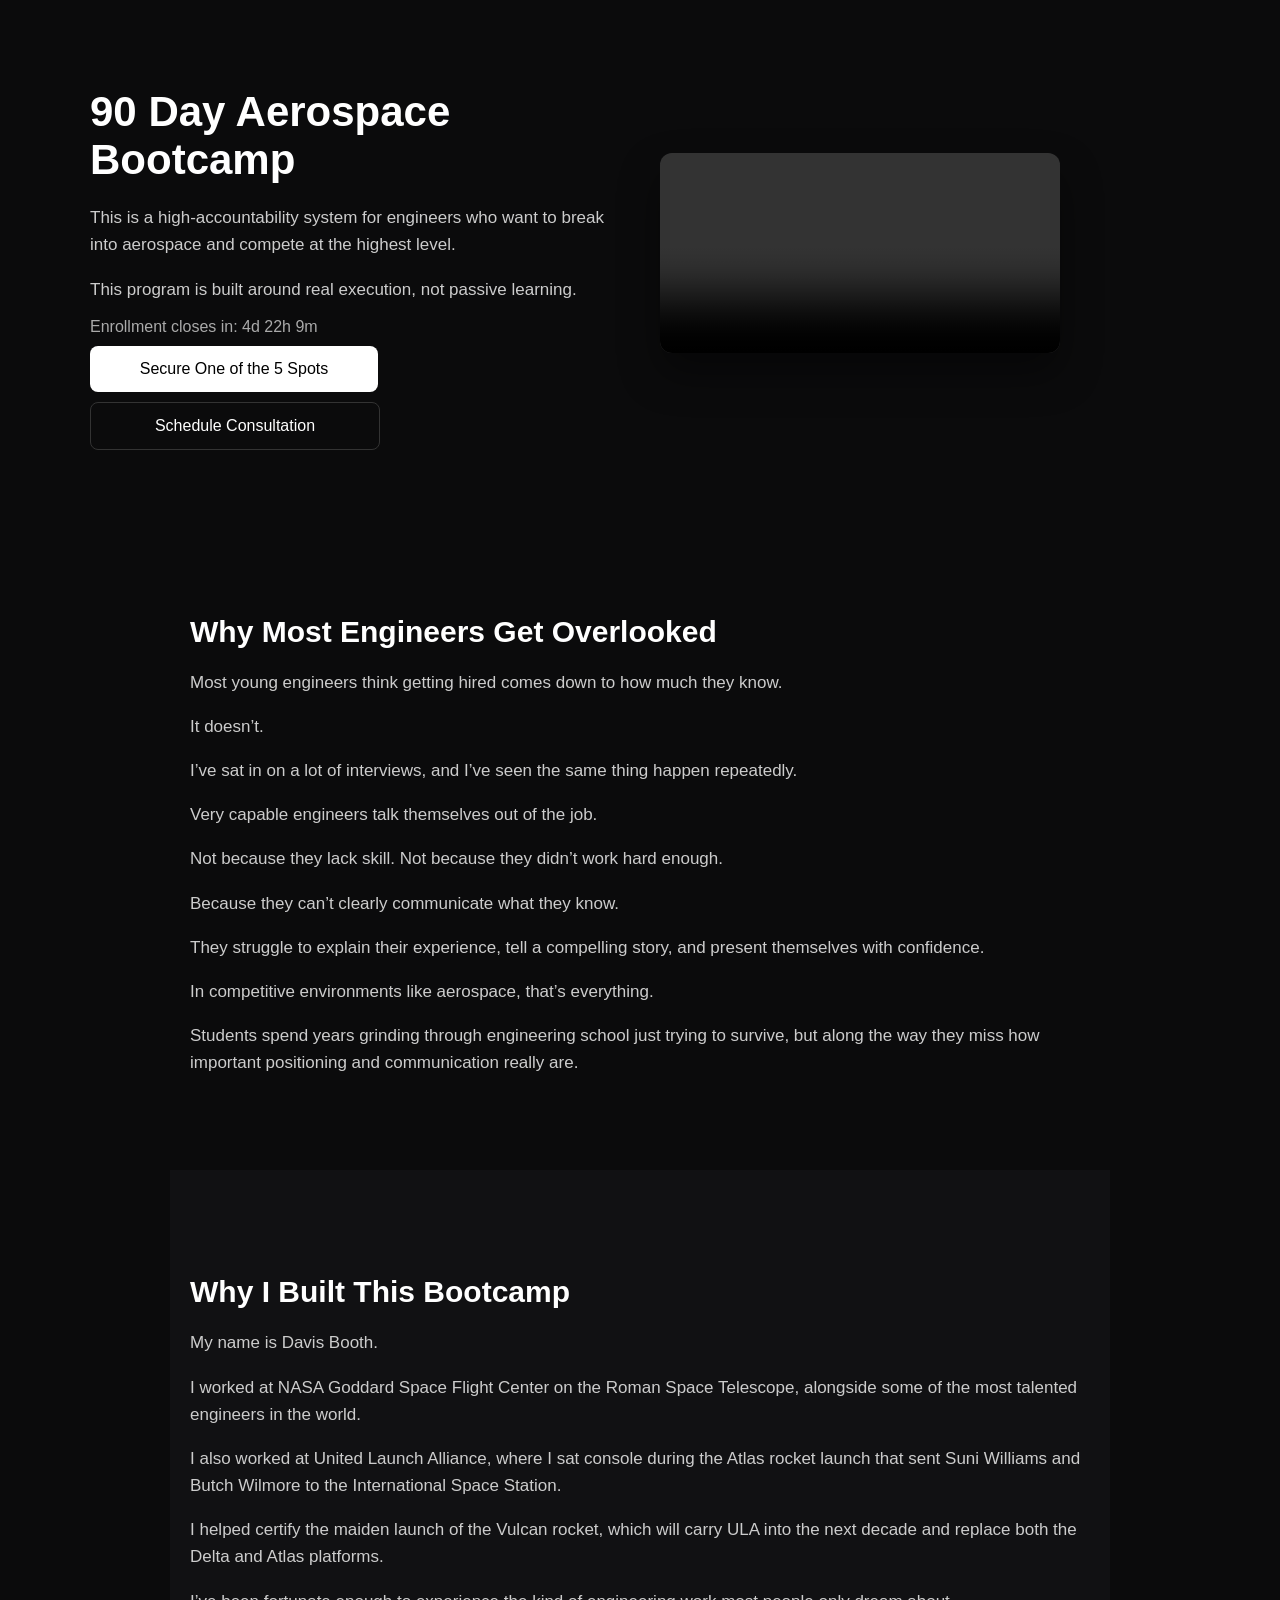
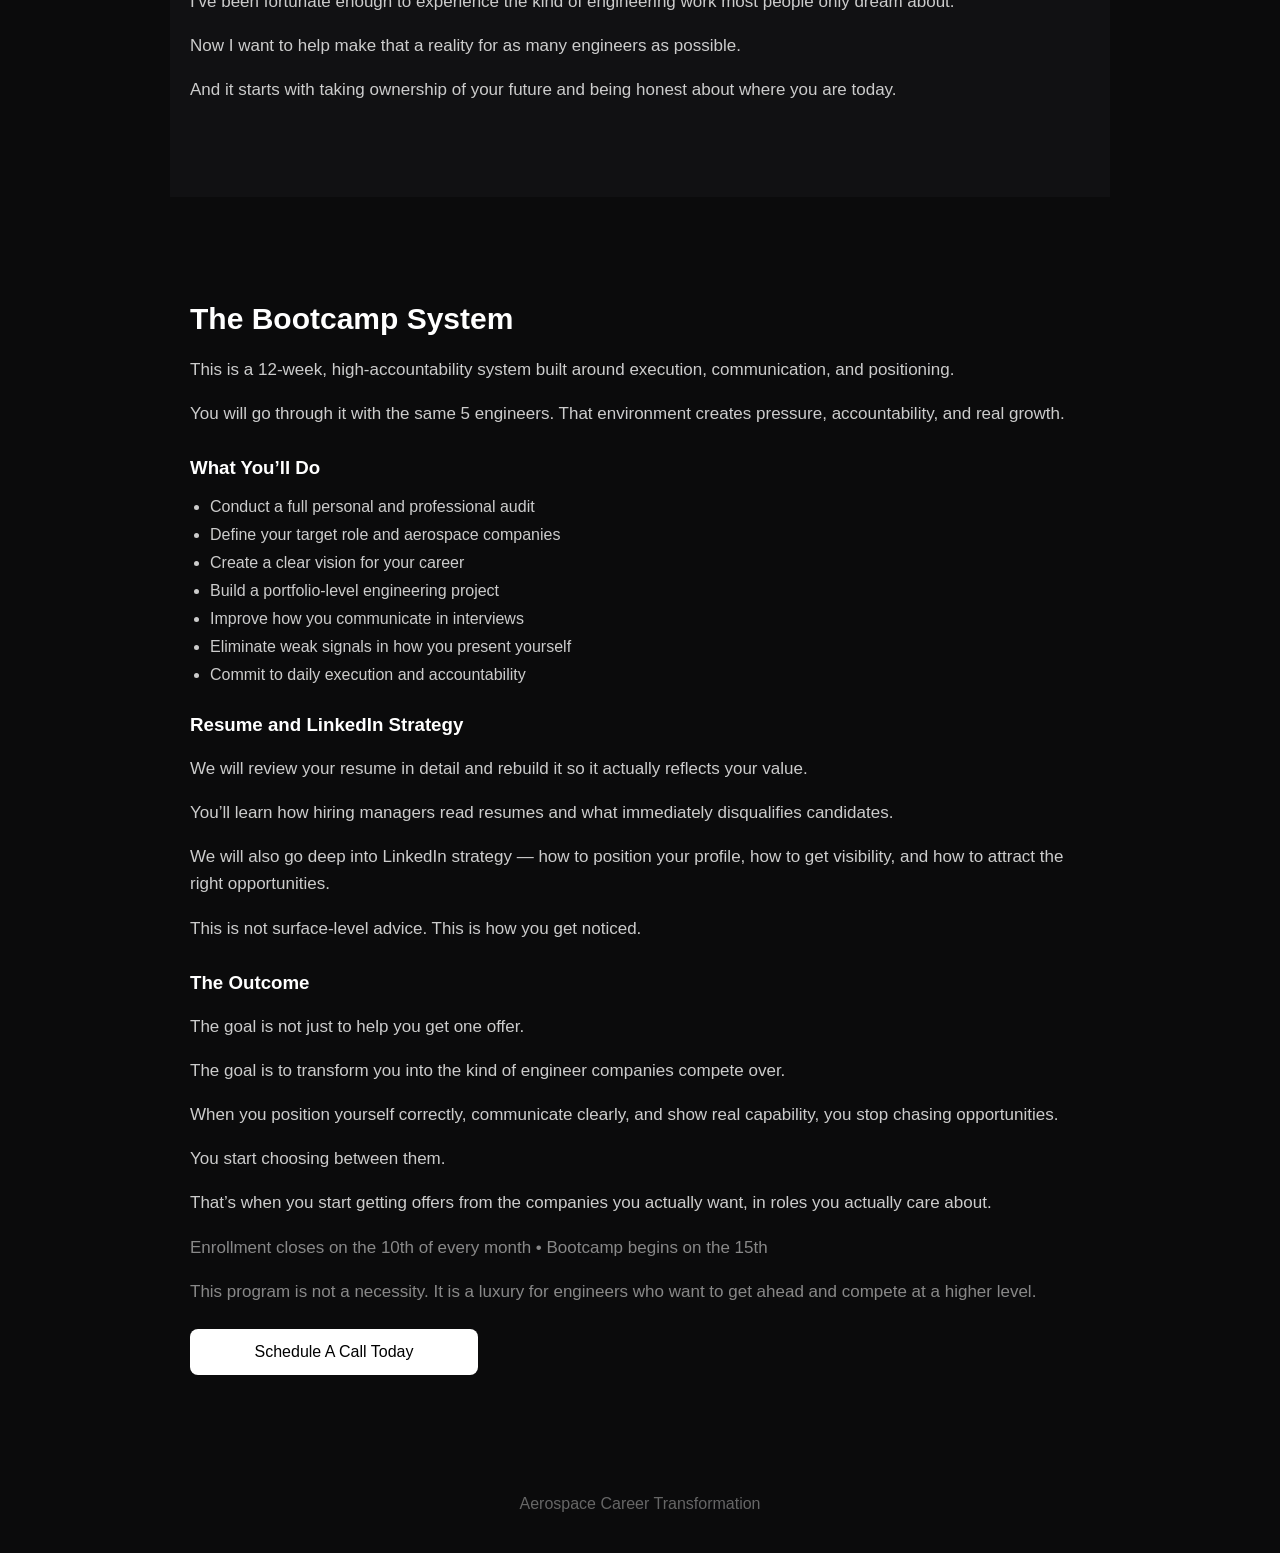
==== index.html @ adf71134 "Updated site to ACT bootcamp offer" ====
<!DOCTYPE html>
<html lang="en">
<head>
<meta charset="UTF-8" />
<title>90 Day Aerospace Bootcamp | Engineering Mentor</title>
<meta name="viewport" content="width=device-width, initial-scale=1.0" />

<style>
body {
  margin:0;
  font-family:-apple-system,BlinkMacSystemFont,"Segoe UI",Roboto,sans-serif;
  background:#0b0b0c;
  color:white;
}

.container {
  max-width:1100px;
  margin:0 auto;
  padding:60px 20px;
  display:flex;
  gap:40px;
  align-items:center;
}

.section {
  max-width:900px;
  margin:0 auto;
  padding:80px 20px;
}

.dark { background:#111113; }

.text { flex:1; }
.image { flex:1; }

.image img {
  width:100%;
  max-width:350px;
  border-radius:12px;
}

.image video {
  width:100%;
  max-width:400px;
  border-radius:12px;
  box-shadow: 0 20px 40px rgba(0,0,0,0.4);
}

h1 { font-size:42px; margin-bottom:20px; }
h2 { font-size:30px; margin-bottom:20px; }
h3 { margin-top:30px; }

p {
  color:#ccc;
  margin-bottom:14px;
  font-size:17px;
  line-height:1.6;
}

ul {
  padding-left:20px;
  color:#ccc;
}

li { margin-bottom:10px; }

.muted { color:#888; }

.btn {
  display:inline-block;
  width:260px;
  padding:14px;
  margin-top:10px;
  text-align:center;
  border-radius:8px;
  text-decoration:none;
  border:1px solid #333;
  color:white;
}

.btn.primary {
  background:white;
  color:black;
  border:none;
}

@media (max-width:768px){
  .container{
    flex-direction:column;
  }

  .image {
    order: -1;
  }
}

.footer {
  text-align:center;
  padding:40px;
  color:#666;
}
</style>
</head>

<body>

<!-- HERO -->
<div class="container">
  <div class="text">
    <h1>90 Day Aerospace Bootcamp</h1>

    <p>
      This is a high-accountability system for engineers who want to break into aerospace and compete at the highest level.
    </p>

    <p>
      This program is built around real execution, not passive learning.
    </p>

    <div id="countdown" style="margin-top:15px;color:#aaa;"></div>

    <a href="https://calendly.com/davisleebooth/free_consultation" class="btn primary" target="_blank">
      Secure One of the 5 Spots
    </a>

    <br>

    <a href="https://calendly.com/davisleebooth/free_consultation" class="btn" target="_blank">
      Schedule Consultation
    </a>
  </div>

  <div class="image">
    <video controls playsinline>
      <source src="assets/WebVid.mov" type="video/quicktime">
  
      Your browser does not support the video tag.
    </video>
  </div>
</div>

<!-- PROBLEM -->
<div class="section">
  <h2>Why Most Engineers Get Overlooked</h2>

  <p>Most young engineers think getting hired comes down to how much they know.</p>
  <p>It doesn’t.</p>

  <p>I’ve sat in on a lot of interviews, and I’ve seen the same thing happen repeatedly.</p>

  <p>
    Very capable engineers talk themselves out of the job.
  </p>

  <p>
    Not because they lack skill. Not because they didn’t work hard enough.
  </p>

  <p>
    Because they can’t clearly communicate what they know.
  </p>

  <p>
    They struggle to explain their experience, tell a compelling story, and present themselves with confidence.
  </p>

  <p>
    In competitive environments like aerospace, that’s everything.
  </p>

  <p>
    Students spend years grinding through engineering school just trying to survive, but along the way they miss how important positioning and communication really are.
  </p>
</div>

<!-- AUTHORITY -->
<div class="section dark">
  <h2>Why I Built This Bootcamp</h2>

  <p>My name is Davis Booth.</p>

  <p>
    I worked at NASA Goddard Space Flight Center on the Roman Space Telescope, alongside some of the most talented engineers in the world.
  </p>

  <p>
    I also worked at United Launch Alliance, where I sat console during the Atlas rocket launch that sent Suni Williams and Butch Wilmore to the International Space Station.
  </p>

  <p>
    I helped certify the maiden launch of the Vulcan rocket, which will carry ULA into the next decade and replace both the Delta and Atlas platforms.
  </p>

  <p>
    I’ve been fortunate enough to experience the kind of engineering work most people only dream about.
  </p>

  <p>
    Now I want to help make that a reality for as many engineers as possible.
  </p>

  <p>
    And it starts with taking ownership of your future and being honest about where you are today.
  </p>
</div>

<!-- SYSTEM -->
<div class="section">
  <h2>The Bootcamp System</h2>

  <p>
    This is a 12-week, high-accountability system built around execution, communication, and positioning.
  </p>

  <p>
    You will go through it with the same 5 engineers. That environment creates pressure, accountability, and real growth.
  </p>

  <h3>What You’ll Do</h3>

  <ul>
    <li>Conduct a full personal and professional audit</li>
    <li>Define your target role and aerospace companies</li>
    <li>Create a clear vision for your career</li>
    <li>Build a portfolio-level engineering project</li>
    <li>Improve how you communicate in interviews</li>
    <li>Eliminate weak signals in how you present yourself</li>
    <li>Commit to daily execution and accountability</li>
  </ul>

  <h3>Resume and LinkedIn Strategy</h3>

  <p>
    We will review your resume in detail and rebuild it so it actually reflects your value.
  </p>

  <p>
    You’ll learn how hiring managers read resumes and what immediately disqualifies candidates.
  </p>

  <p>
    We will also go deep into LinkedIn strategy — how to position your profile, how to get visibility, and how to attract the right opportunities.
  </p>

  <p>
    This is not surface-level advice. This is how you get noticed.
  </p>

  <h3>The Outcome</h3>

  <p>
    The goal is not just to help you get one offer.
  </p>

  <p>
    The goal is to transform you into the kind of engineer companies compete over.
  </p>

  <p>
    When you position yourself correctly, communicate clearly, and show real capability, you stop chasing opportunities.
  </p>

  <p>
    You start choosing between them.
  </p>

  <p>
    That’s when you start getting offers from the companies you actually want, in roles you actually care about.
  </p>

  <p class="muted">
    Enrollment closes on the 10th of every month • Bootcamp begins on the 15th
  </p>

  <p class="muted">
    This program is not a necessity. It is a luxury for engineers who want to get ahead and compete at a higher level.
  </p>

  <a href="https://calendly.com/davisleebooth/free_consultation" class="btn primary" target="_blank">
    Schedule A Call Today
  </a>
</div>

<!-- FOOTER -->
<div class="footer">
  Aerospace Career Transformation
</div>

<!-- COUNTDOWN -->
<script>
function getNextDeadline() {
  const now = new Date();
  let deadline = new Date(now.getFullYear(), now.getMonth(), 10, 23, 59, 59);
  if (now > deadline) {
    deadline = new Date(now.getFullYear(), now.getMonth() + 1, 10, 23, 59, 59);
  }
  return deadline;
}

function updateCountdown() {
  const now = new Date().getTime();
  const deadline = getNextDeadline().getTime();
  const distance = deadline - now;

  const days = Math.floor(distance / (1000 * 60 * 60 * 24));
  const hours = Math.floor((distance / (1000 * 60 * 60)) % 24);
  const minutes = Math.floor((distance / (1000 * 60)) % 60);

  document.getElementById("countdown").innerHTML =
    "Enrollment closes in: " + days + "d " + hours + "h " + minutes + "m";
}

setInterval(updateCountdown, 1000);
</script>

</body>
</html>
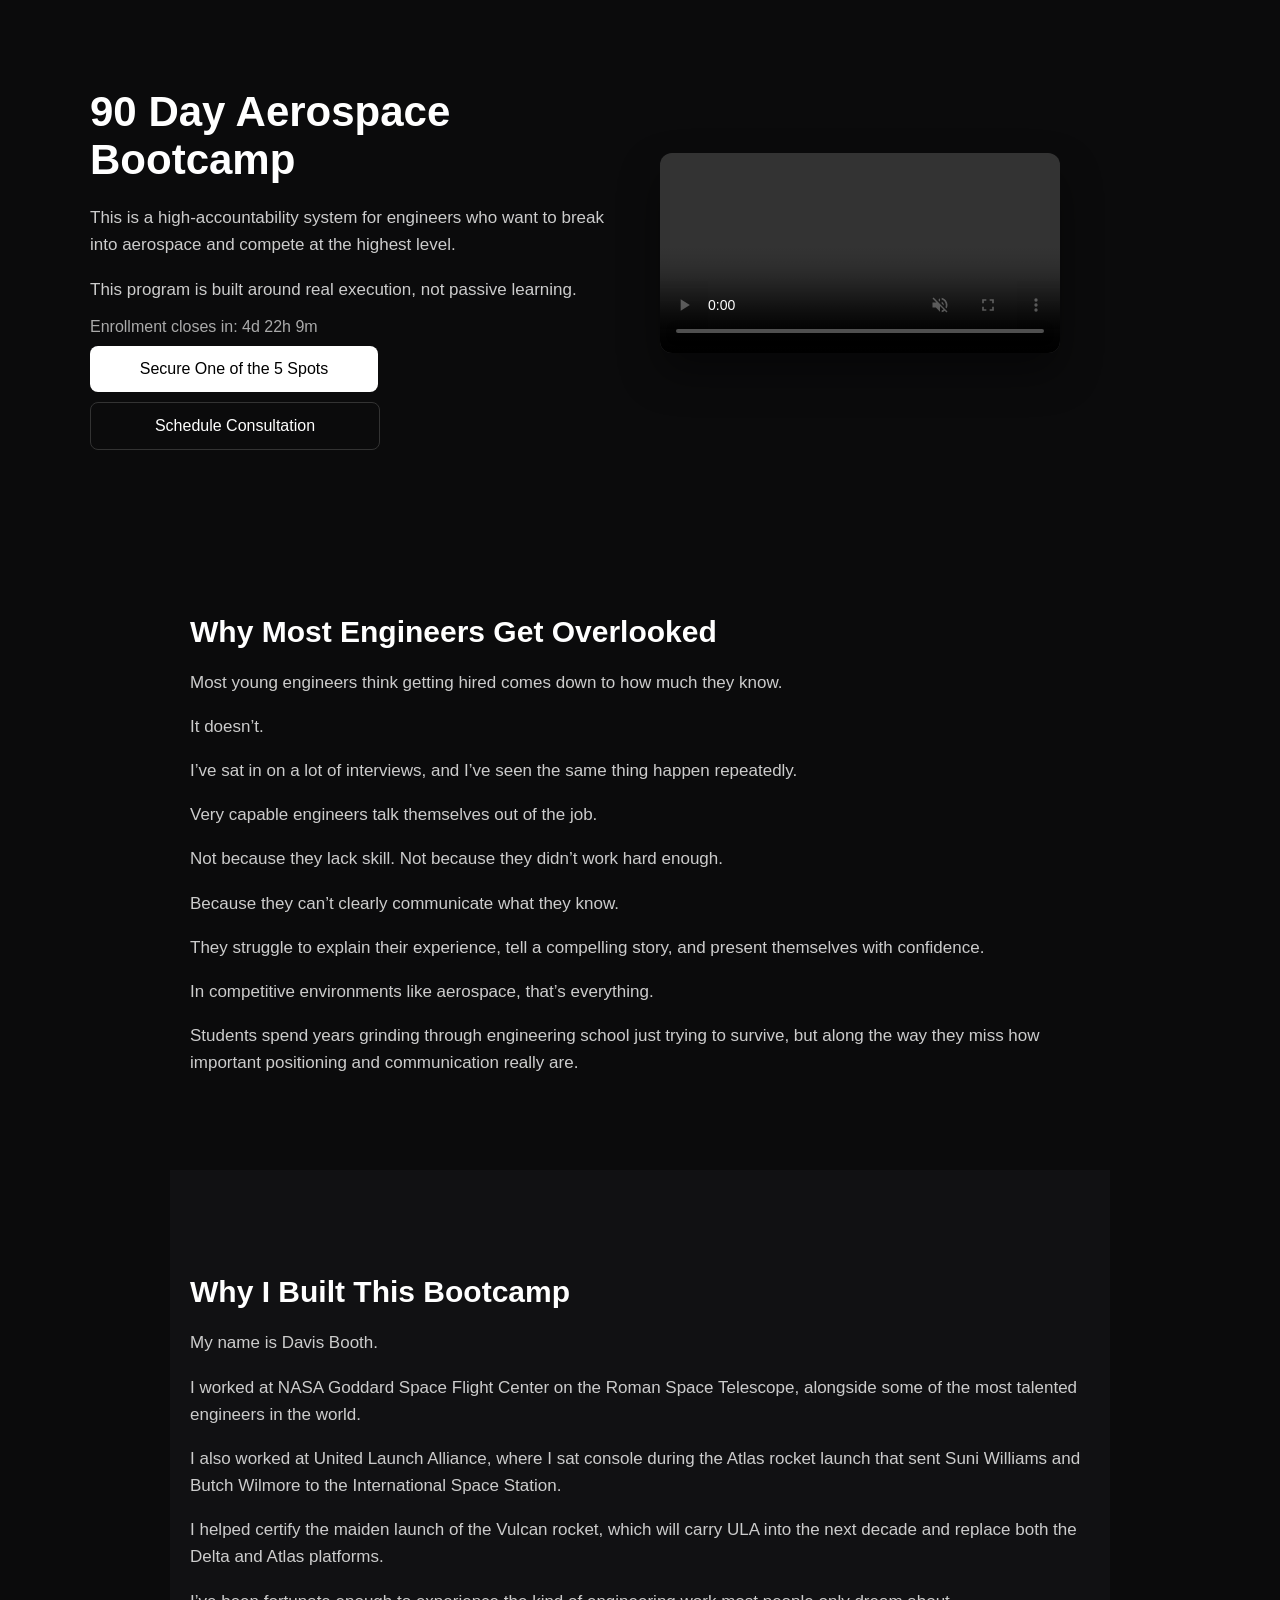
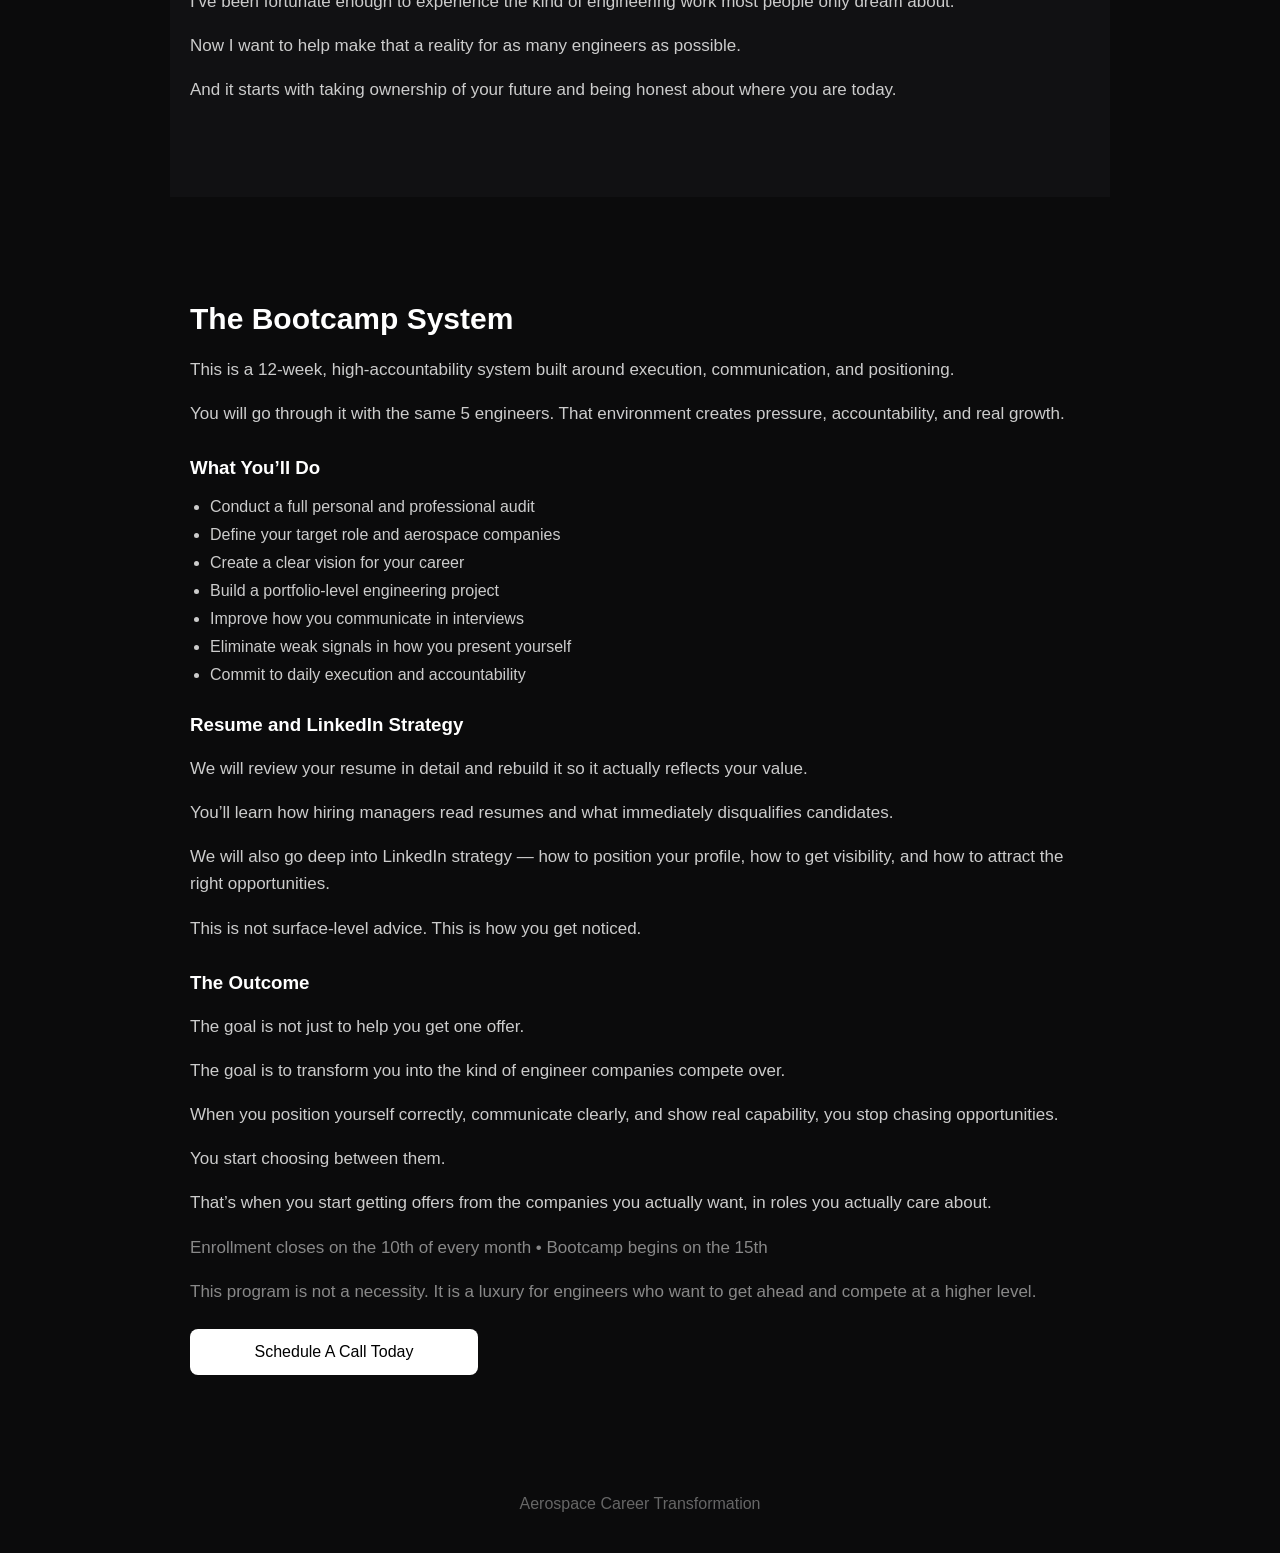
==== commit 4975456d: "Updated site to ACT bootcamp offer" ====
--- a/index.html
+++ b/index.html
@@ -131,9 +131,8 @@
   </div>
 
   <div class="image">
-    <video controls playsinline>
-      <source src="assets/WebVid.mov" type="video/quicktime">
-  
+    <video controls autoplay muted playsinline>
+      <source src="assets/WebVid.mp4" type="video/mp4">
       Your browser does not support the video tag.
     </video>
   </div>
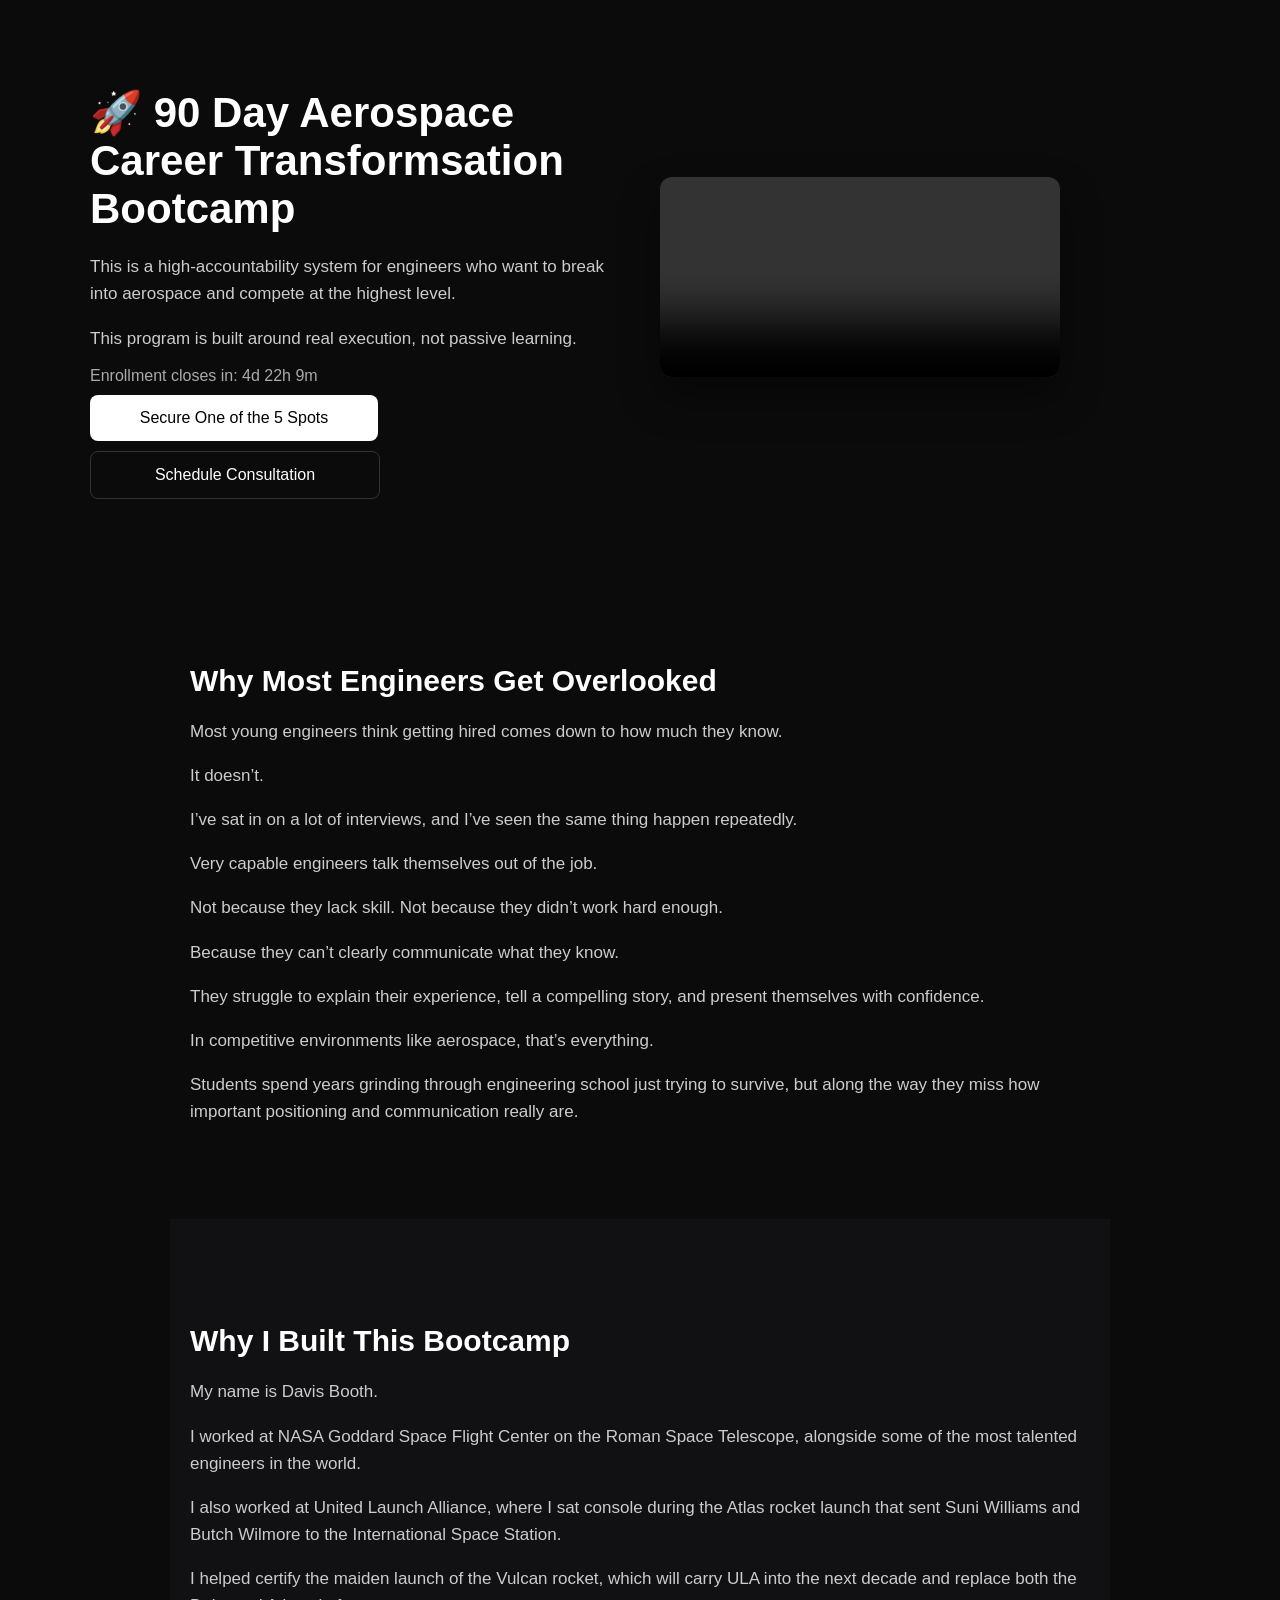
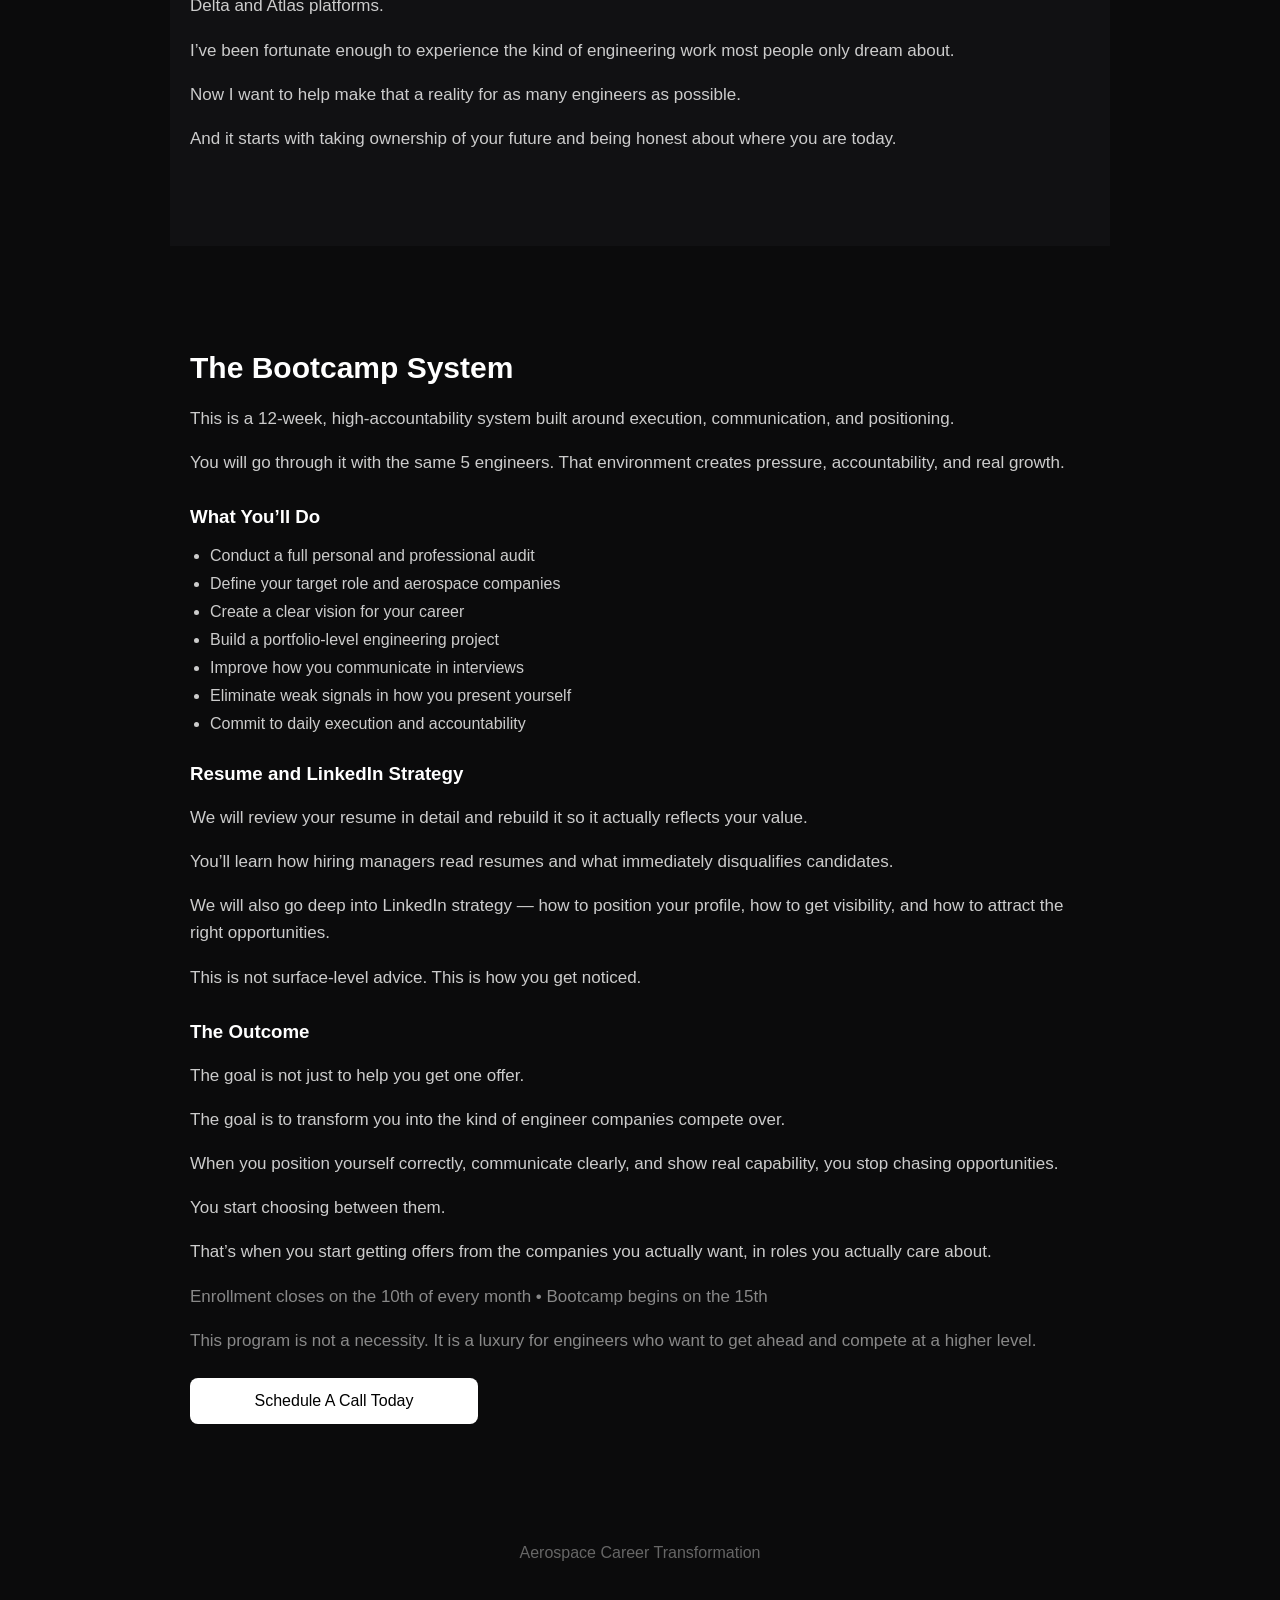
==== commit a9357045: "Updated site to ACT bootcamp offer" ====
--- a/index.html
+++ b/index.html
@@ -2,7 +2,7 @@
 <html lang="en">
 <head>
 <meta charset="UTF-8" />
-<title>90 Day Aerospace Bootcamp | Engineering Mentor</title>
+<title>🚀 90 Day Aerospace Career Transformsation Bootcamp</title>
 <meta name="viewport" content="width=device-width, initial-scale=1.0" />
 
 <style>
@@ -107,7 +107,7 @@
 <!-- HERO -->
 <div class="container">
   <div class="text">
-    <h1>90 Day Aerospace Bootcamp</h1>
+    <h1>🚀 90 Day Aerospace Career Transformsation Bootcamp</h1>
 
     <p>
       This is a high-accountability system for engineers who want to break into aerospace and compete at the highest level.
@@ -119,13 +119,13 @@
 
     <div id="countdown" style="margin-top:15px;color:#aaa;"></div>
 
-    <a href="https://calendly.com/davisleebooth/free_consultation" class="btn primary" target="_blank">
+    <a href="https://buy.stripe.com/8x2bJ3eA97Exguh2uQ6g80k" class="btn primary" target="_blank">
       Secure One of the 5 Spots
     </a>
 
     <br>
 
-    <a href="https://calendly.com/davisleebooth/free_consultation" class="btn" target="_blank">
+    <a href="https://calendly.com/davisleebooth/30min" class="btn" target="_blank">
       Schedule Consultation
     </a>
   </div>
@@ -275,7 +275,7 @@
     This program is not a necessity. It is a luxury for engineers who want to get ahead and compete at a higher level.
   </p>
 
-  <a href="https://calendly.com/davisleebooth/free_consultation" class="btn primary" target="_blank">
+  <a href="https://calendly.com/davisleebooth/30min" class="btn primary" target="_blank">
     Schedule A Call Today
   </a>
 </div>
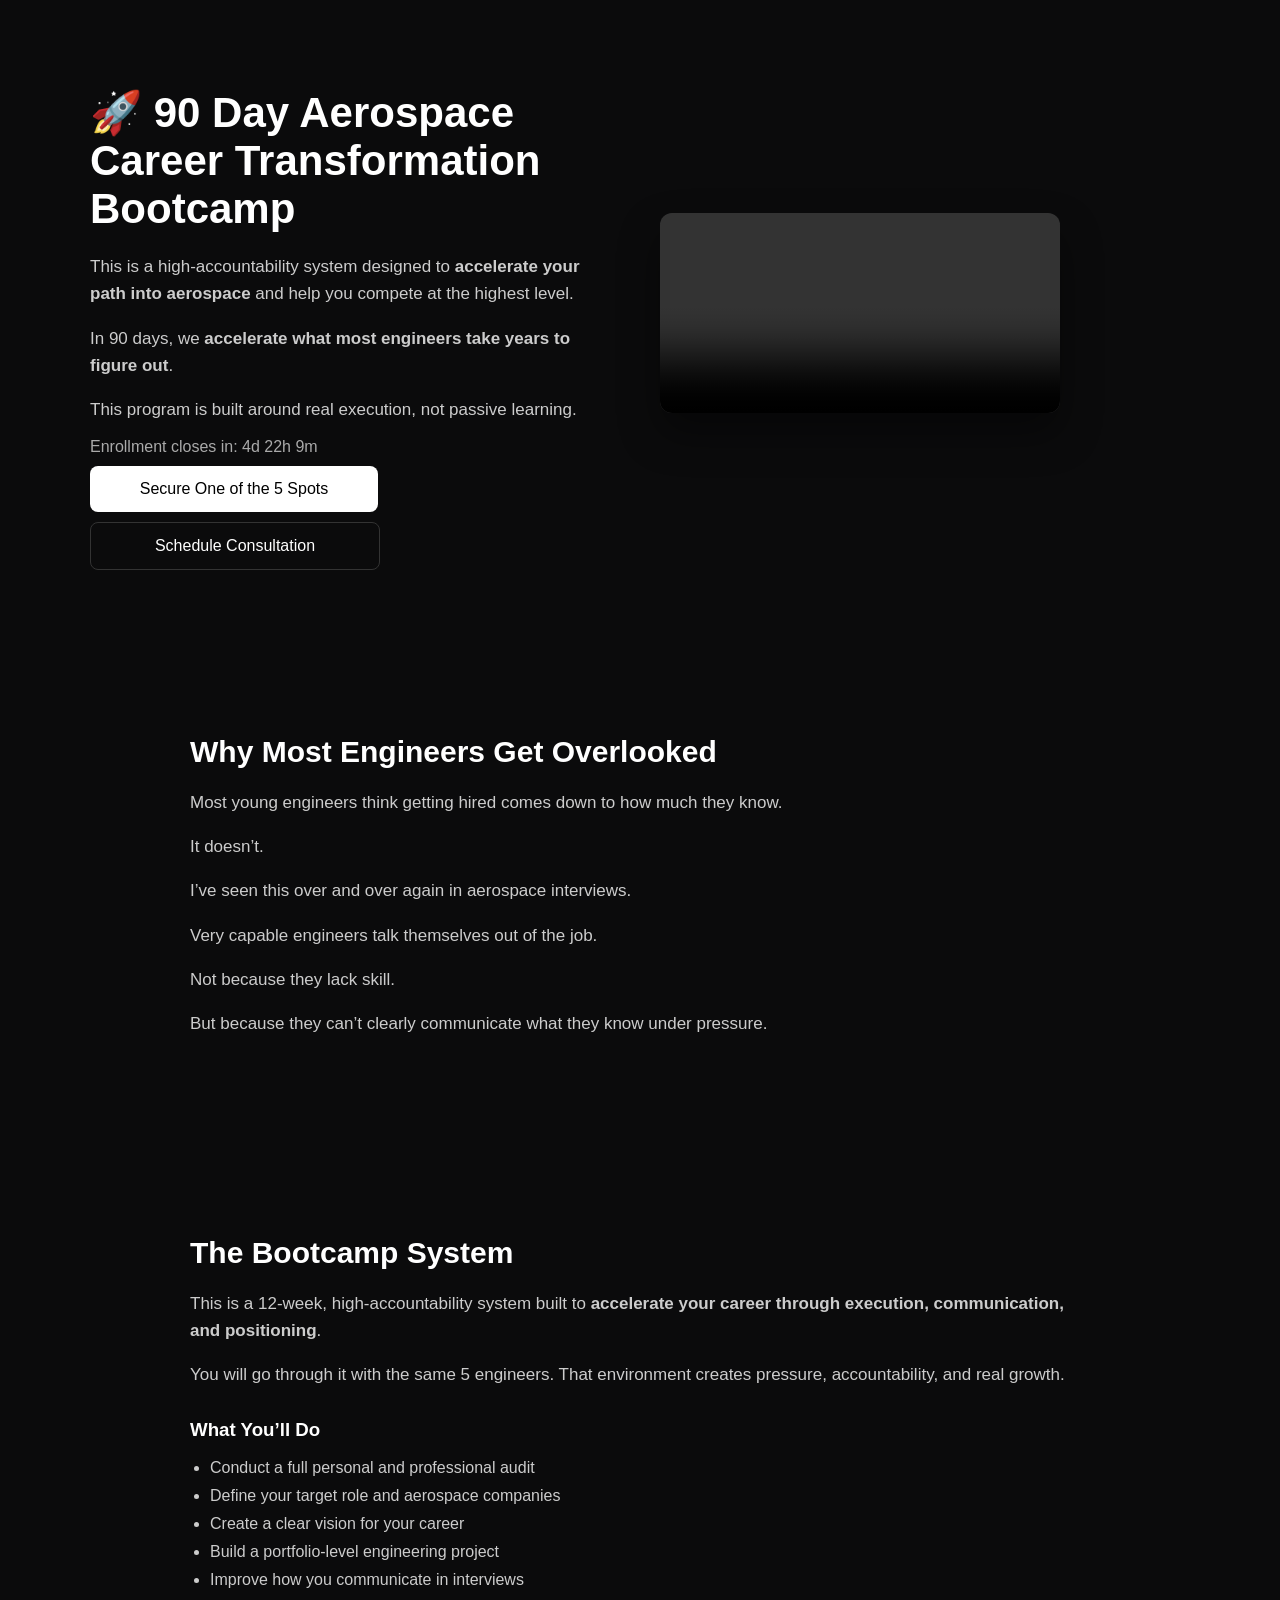
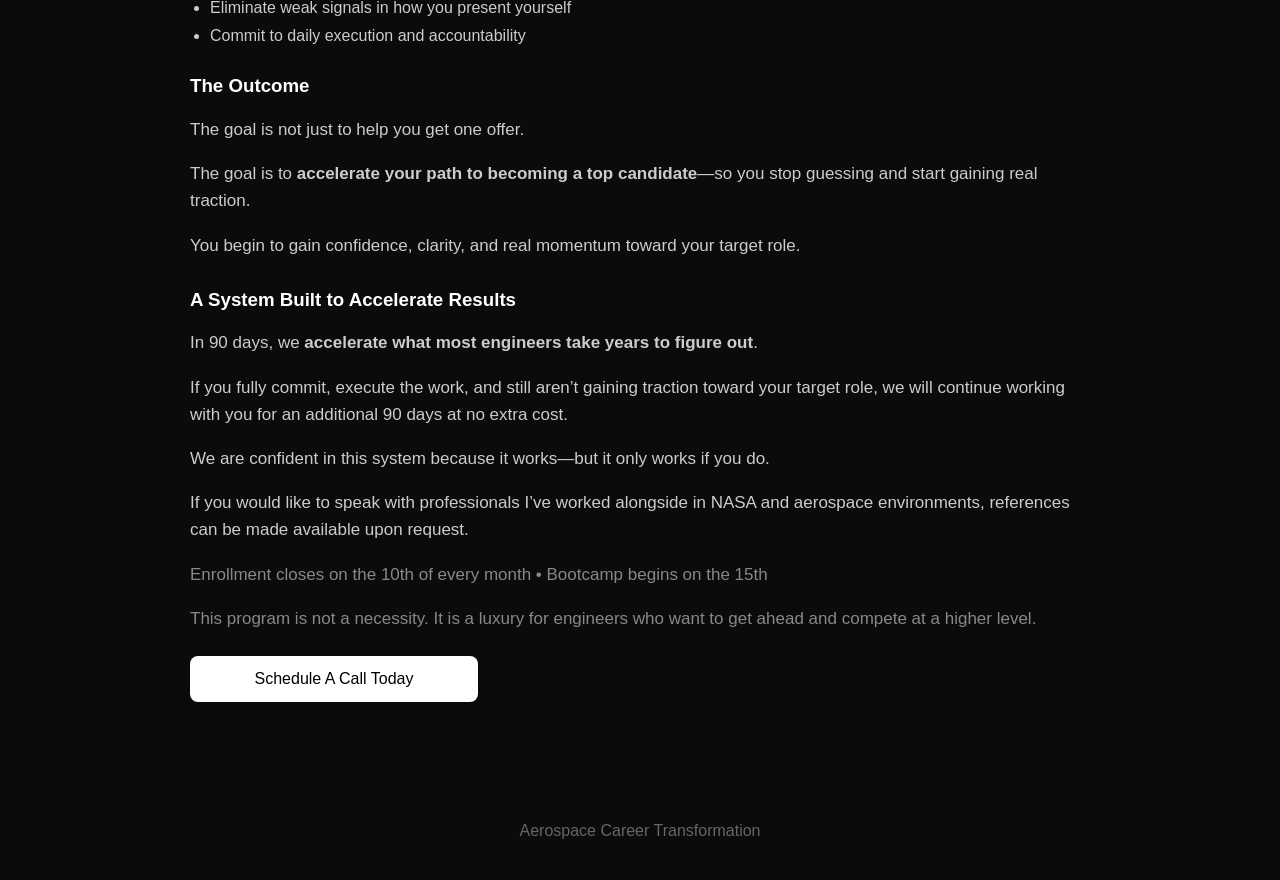
==== commit 529a3df9: "Updated site to ACT bootcamp offer" ====
--- a/index.html
+++ b/index.html
@@ -2,7 +2,7 @@
 <html lang="en">
 <head>
 <meta charset="UTF-8" />
-<title>🚀 90 Day Aerospace Career Transformsation Bootcamp</title>
+<title>🚀 90 Day Aerospace Career Transformation Bootcamp</title>
 <meta name="viewport" content="width=device-width, initial-scale=1.0" />
 
 <style>
@@ -107,10 +107,14 @@
 <!-- HERO -->
 <div class="container">
   <div class="text">
-    <h1>🚀 90 Day Aerospace Career Transformsation Bootcamp</h1>
+    <h1>🚀 90 Day Aerospace Career Transformation Bootcamp</h1>
 
     <p>
-      This is a high-accountability system for engineers who want to break into aerospace and compete at the highest level.
+      This is a high-accountability system designed to <strong>accelerate your path into aerospace</strong> and help you compete at the highest level.
+    </p>
+
+    <p>
+      In 90 days, we <strong>accelerate what most engineers take years to figure out</strong>.
     </p>
 
     <p>
@@ -145,61 +149,18 @@
   <p>Most young engineers think getting hired comes down to how much they know.</p>
   <p>It doesn’t.</p>
 
-  <p>I’ve sat in on a lot of interviews, and I’ve seen the same thing happen repeatedly.</p>
+  <p>I’ve seen this over and over again in aerospace interviews.</p>
 
   <p>
     Very capable engineers talk themselves out of the job.
   </p>
 
   <p>
-    Not because they lack skill. Not because they didn’t work hard enough.
-  </p>
-
-  <p>
-    Because they can’t clearly communicate what they know.
-  </p>
-
-  <p>
-    They struggle to explain their experience, tell a compelling story, and present themselves with confidence.
-  </p>
-
-  <p>
-    In competitive environments like aerospace, that’s everything.
-  </p>
-
-  <p>
-    Students spend years grinding through engineering school just trying to survive, but along the way they miss how important positioning and communication really are.
-  </p>
-</div>
-
-<!-- AUTHORITY -->
-<div class="section dark">
-  <h2>Why I Built This Bootcamp</h2>
-
-  <p>My name is Davis Booth.</p>
-
-  <p>
-    I worked at NASA Goddard Space Flight Center on the Roman Space Telescope, alongside some of the most talented engineers in the world.
-  </p>
-
-  <p>
-    I also worked at United Launch Alliance, where I sat console during the Atlas rocket launch that sent Suni Williams and Butch Wilmore to the International Space Station.
-  </p>
-
-  <p>
-    I helped certify the maiden launch of the Vulcan rocket, which will carry ULA into the next decade and replace both the Delta and Atlas platforms.
-  </p>
-
-  <p>
-    I’ve been fortunate enough to experience the kind of engineering work most people only dream about.
-  </p>
-
-  <p>
-    Now I want to help make that a reality for as many engineers as possible.
-  </p>
-
-  <p>
-    And it starts with taking ownership of your future and being honest about where you are today.
+    Not because they lack skill.
+  </p>
+
+  <p>
+    But because they can’t clearly communicate what they know under pressure.
   </p>
 </div>
 
@@ -208,7 +169,7 @@
   <h2>The Bootcamp System</h2>
 
   <p>
-    This is a 12-week, high-accountability system built around execution, communication, and positioning.
+    This is a 12-week, high-accountability system built to <strong>accelerate your career through execution, communication, and positioning</strong>.
   </p>
 
   <p>
@@ -227,24 +188,6 @@
     <li>Commit to daily execution and accountability</li>
   </ul>
 
-  <h3>Resume and LinkedIn Strategy</h3>
-
-  <p>
-    We will review your resume in detail and rebuild it so it actually reflects your value.
-  </p>
-
-  <p>
-    You’ll learn how hiring managers read resumes and what immediately disqualifies candidates.
-  </p>
-
-  <p>
-    We will also go deep into LinkedIn strategy — how to position your profile, how to get visibility, and how to attract the right opportunities.
-  </p>
-
-  <p>
-    This is not surface-level advice. This is how you get noticed.
-  </p>
-
   <h3>The Outcome</h3>
 
   <p>
@@ -252,19 +195,31 @@
   </p>
 
   <p>
-    The goal is to transform you into the kind of engineer companies compete over.
-  </p>
-
-  <p>
-    When you position yourself correctly, communicate clearly, and show real capability, you stop chasing opportunities.
-  </p>
-
-  <p>
-    You start choosing between them.
-  </p>
-
-  <p>
-    That’s when you start getting offers from the companies you actually want, in roles you actually care about.
+    The goal is to <strong>accelerate your path to becoming a top candidate</strong>—so you stop guessing and start gaining real traction.
+  </p>
+
+  <p>
+    You begin to gain confidence, clarity, and real momentum toward your target role.
+  </p>
+
+  <!-- GUARANTEE -->
+  <h3>A System Built to Accelerate Results</h3>
+
+  <p>
+    In 90 days, we <strong>accelerate what most engineers take years to figure out</strong>.
+  </p>
+
+  <p>
+    If you fully commit, execute the work, and still aren’t gaining traction toward your target role, we will continue working with you for an additional 90 days at no extra cost.
+  </p>
+
+  <p>
+    We are confident in this system because it works—but it only works if you do.
+  </p>
+
+  <!-- REFERENCES -->
+  <p>
+    If you would like to speak with professionals I’ve worked alongside in NASA and aerospace environments, references can be made available upon request.
   </p>
 
   <p class="muted">
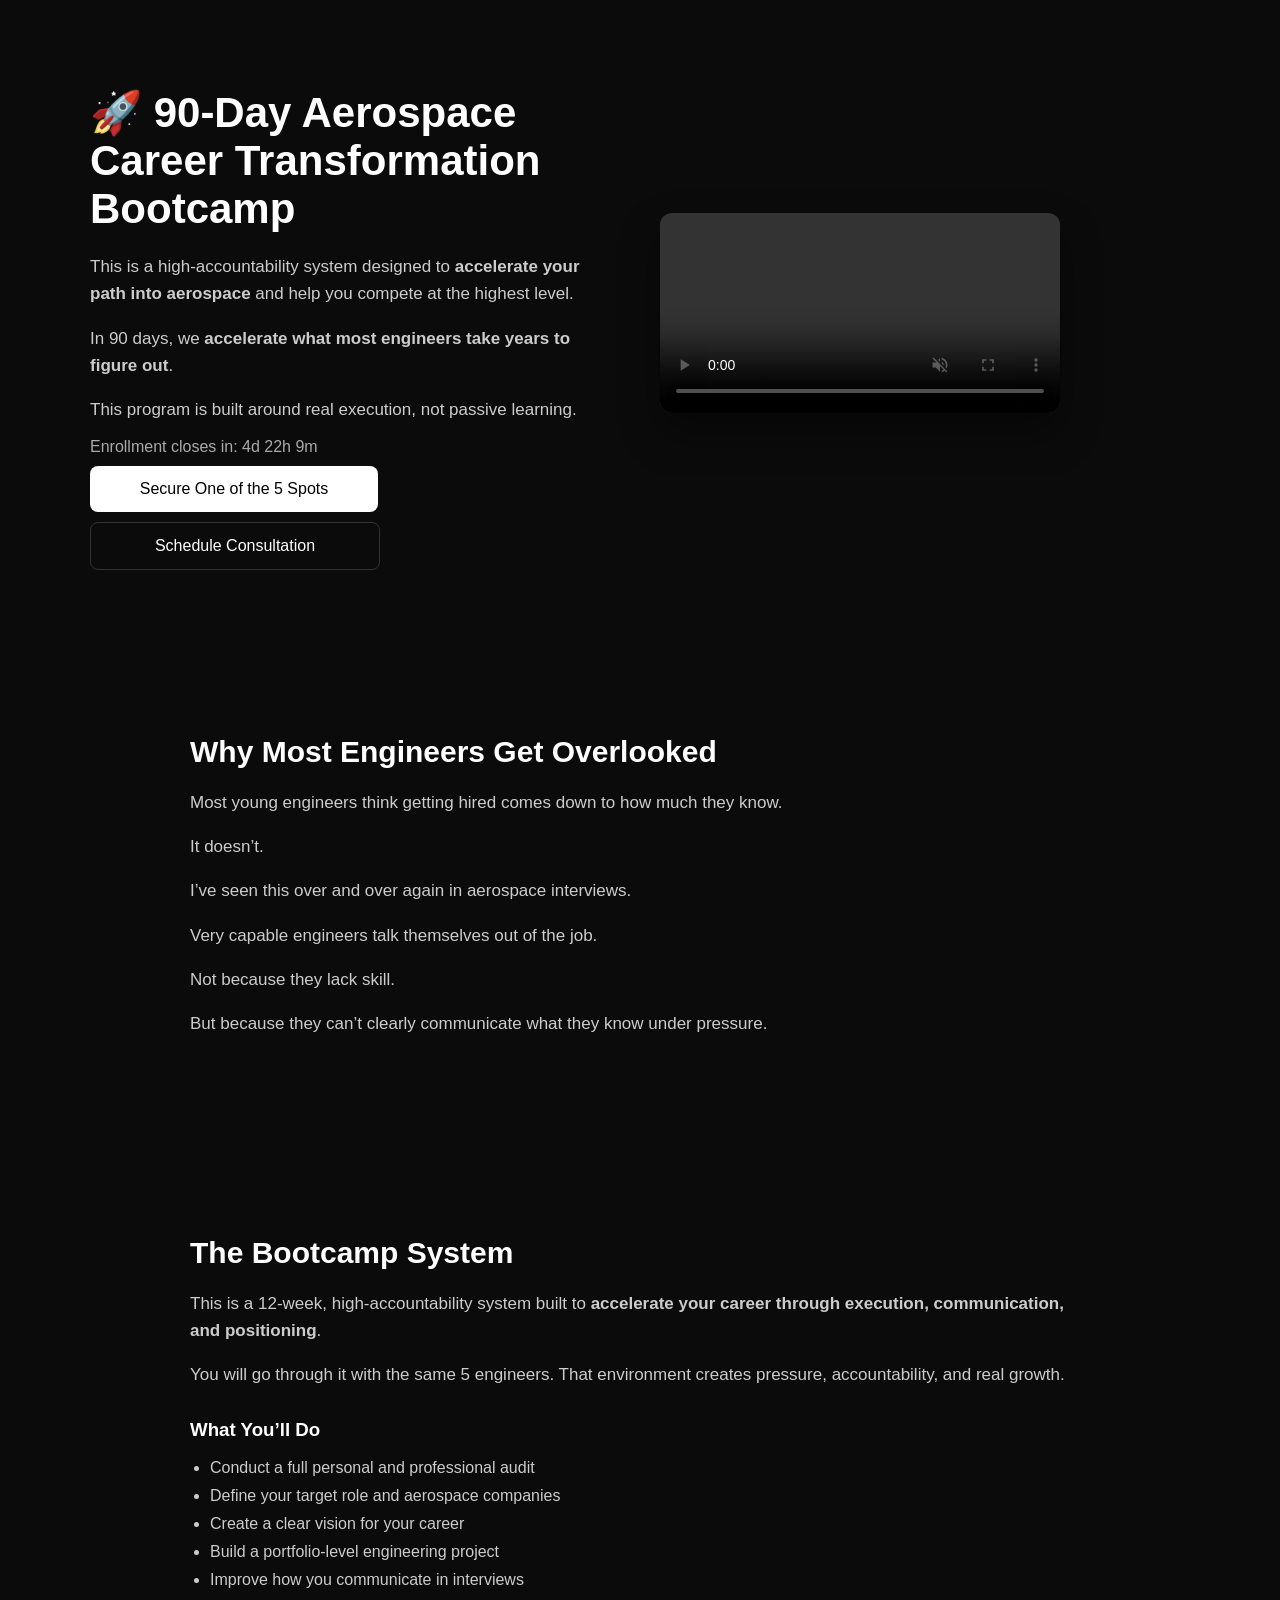
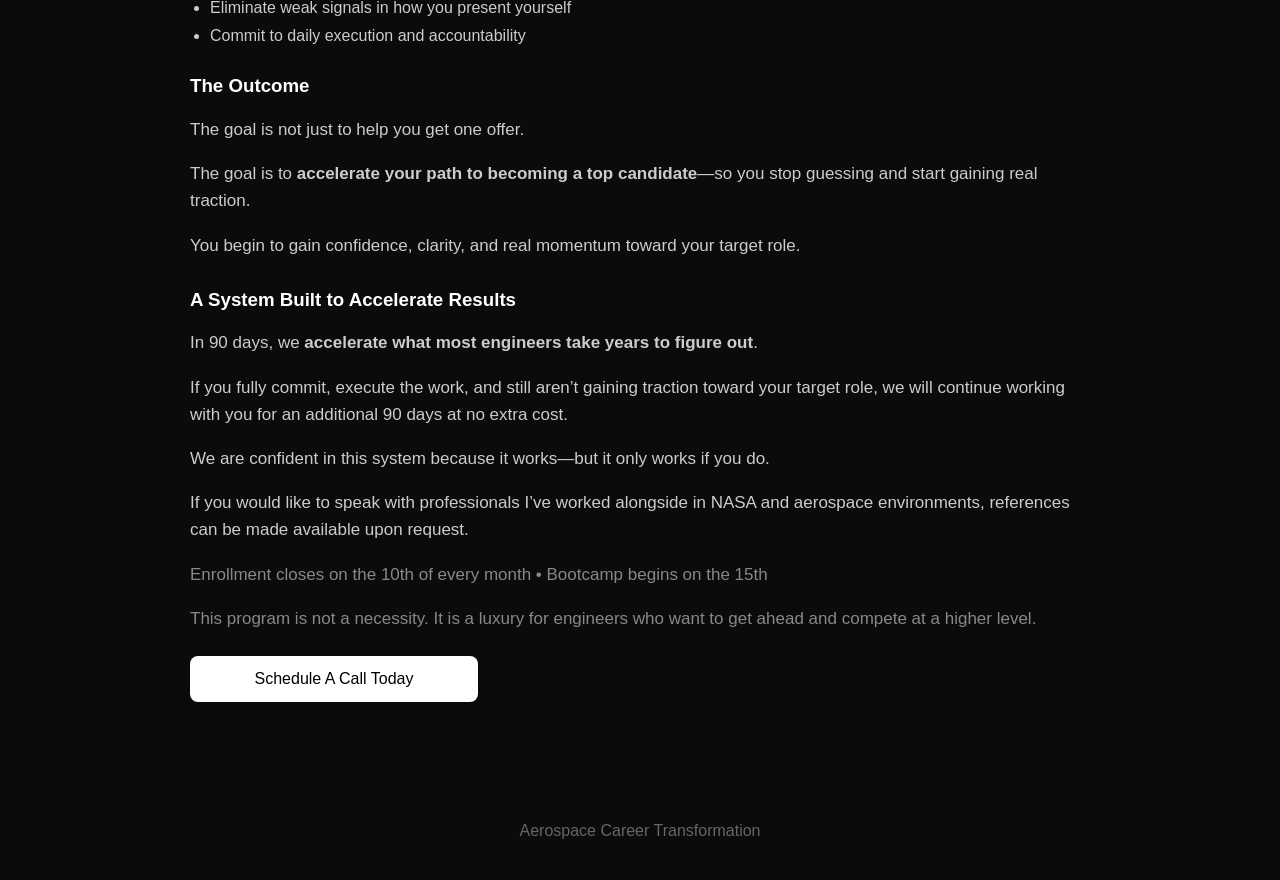
==== commit 631a2a55: "Updated site to ACT bootcamp offer" ====
--- a/index.html
+++ b/index.html
@@ -2,7 +2,7 @@
 <html lang="en">
 <head>
 <meta charset="UTF-8" />
-<title>🚀 90 Day Aerospace Career Transformation Bootcamp</title>
+<title>🚀 90-Day Aerospace Career Transformation Bootcamp</title>
 <meta name="viewport" content="width=device-width, initial-scale=1.0" />
 
 <style>
@@ -107,7 +107,7 @@
 <!-- HERO -->
 <div class="container">
   <div class="text">
-    <h1>🚀 90 Day Aerospace Career Transformation Bootcamp</h1>
+    <h1>🚀 90-Day Aerospace Career Transformation Bootcamp</h1>
 
     <p>
       This is a high-accountability system designed to <strong>accelerate your path into aerospace</strong> and help you compete at the highest level.
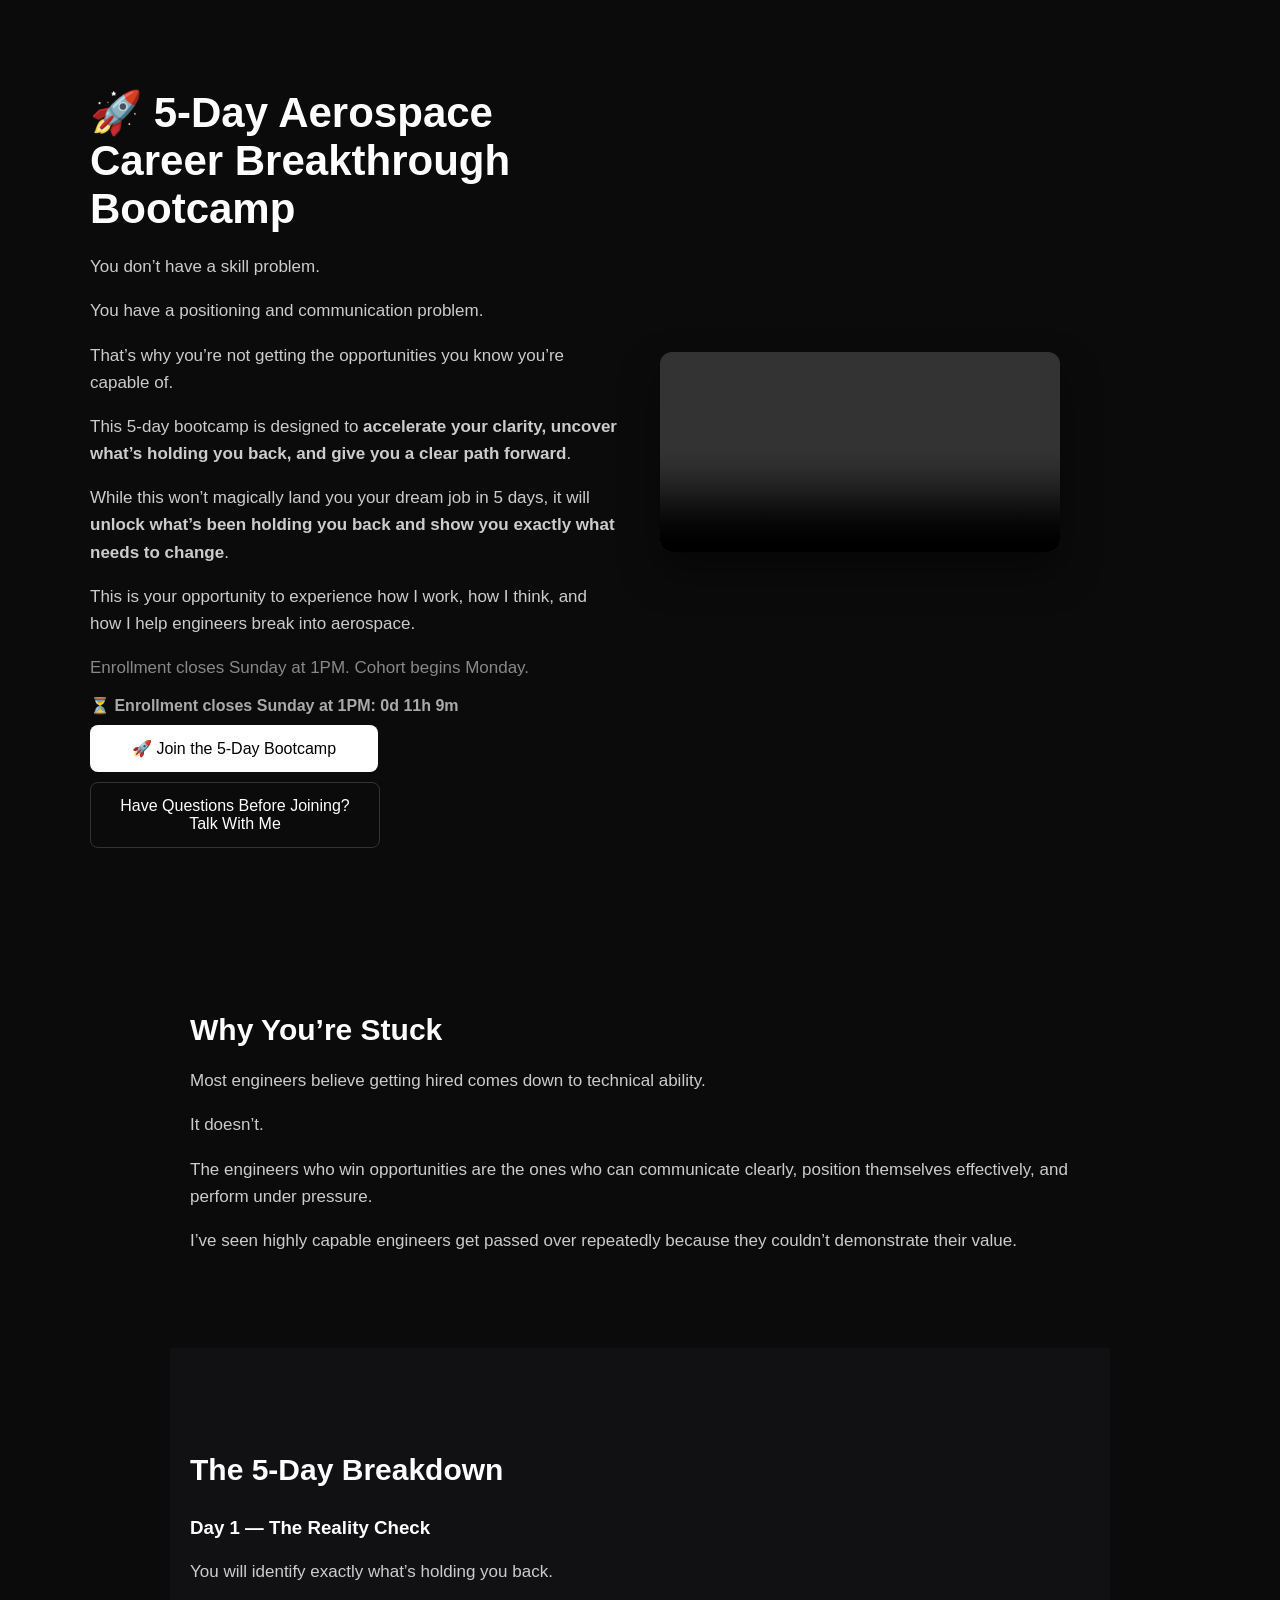
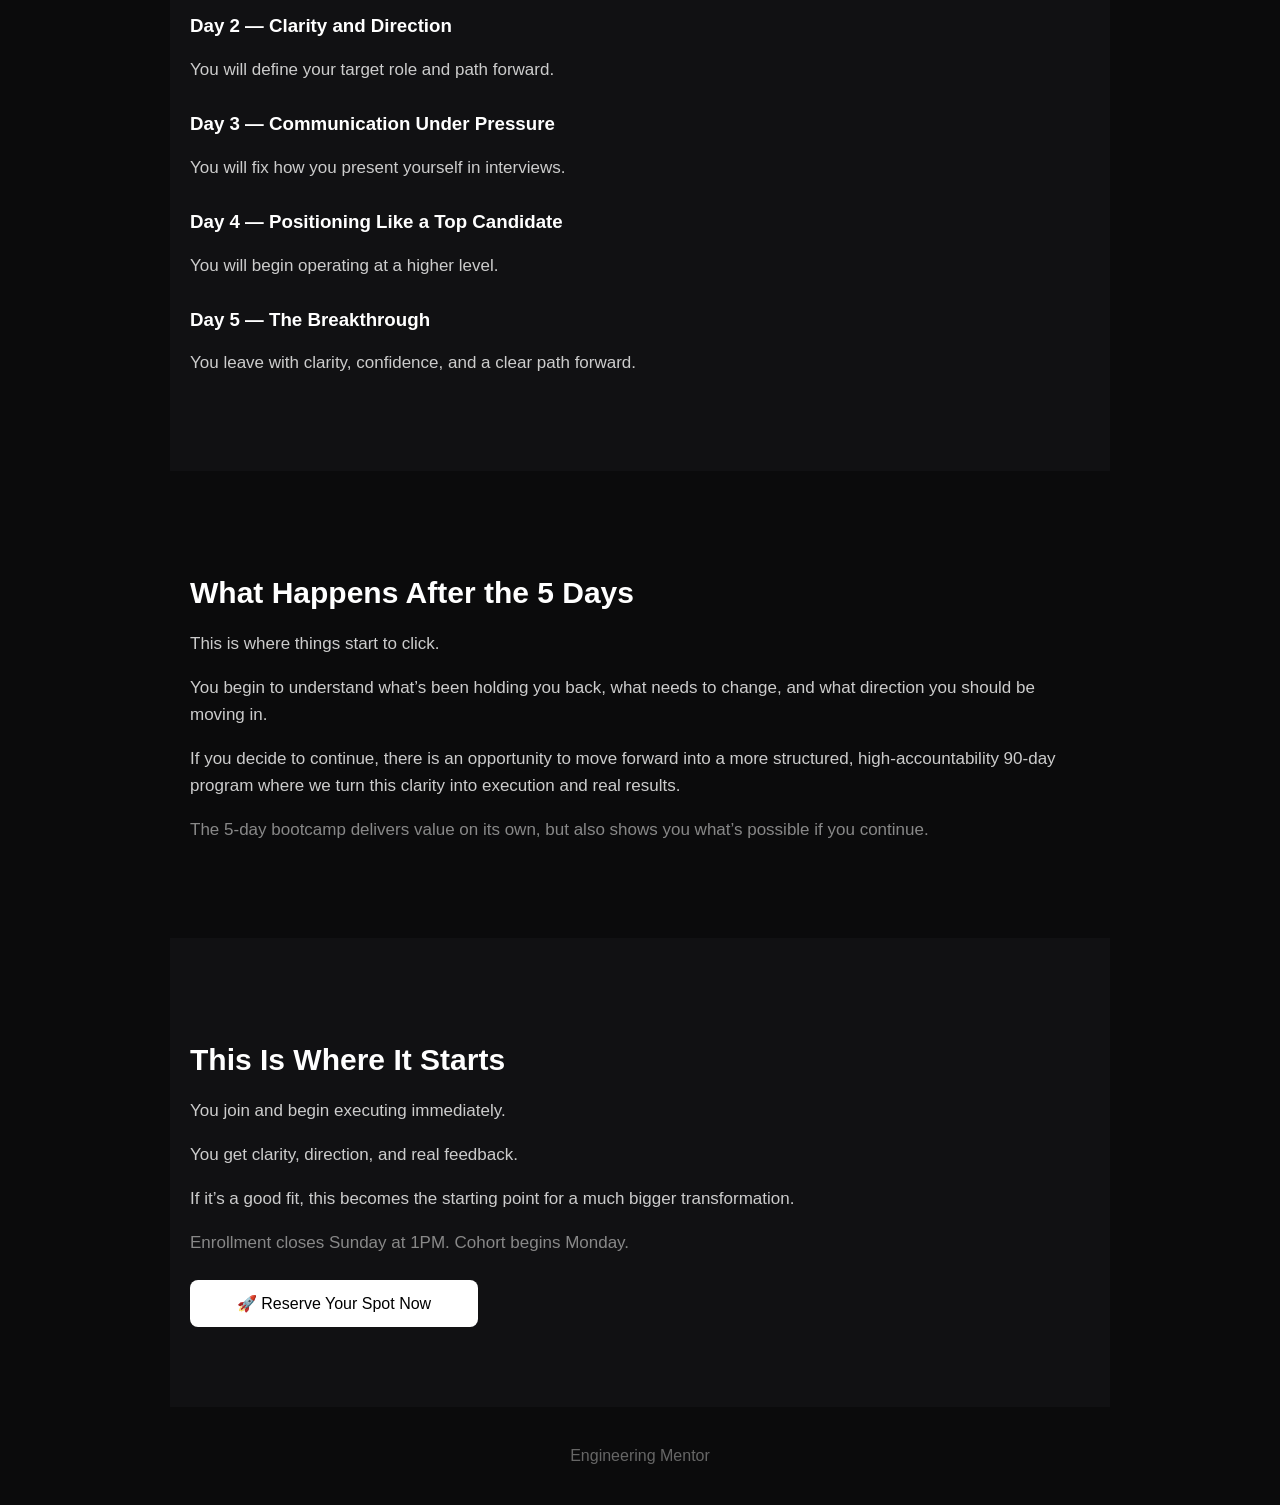
==== commit b79bfb9b: "Updated site to ACT bootcamp offer" ====
--- a/index.html
+++ b/index.html
@@ -2,7 +2,7 @@
 <html lang="en">
 <head>
 <meta charset="UTF-8" />
-<title>🚀 90-Day Aerospace Career Transformation Bootcamp</title>
+<title>🚀 5-Day Aerospace Career Breakthrough Bootcamp</title>
 <meta name="viewport" content="width=device-width, initial-scale=1.0" />
 
 <style>
@@ -32,12 +32,6 @@
 
 .text { flex:1; }
 .image { flex:1; }
-
-.image img {
-  width:100%;
-  max-width:350px;
-  border-radius:12px;
-}
 
 .image video {
   width:100%;
@@ -84,14 +78,10 @@
   border:none;
 }
 
-@media (max-width:768px){
-  .container{
-    flex-direction:column;
-  }
-
-  .image {
-    order: -1;
-  }
+.countdown {
+  margin-top:15px;
+  color:#aaa;
+  font-weight:bold;
 }
 
 .footer {
@@ -99,6 +89,25 @@
   padding:40px;
   color:#666;
 }
+
+@media (max-width:768px){
+  .container {
+    flex-direction: column;
+  }
+
+  .image {
+    order: -1;
+    width: 100%;
+  }
+
+  .image video {
+    max-width: 100%;
+  }
+
+  .text {
+    width: 100%;
+  }
+}
 </style>
 </head>
 
@@ -107,153 +116,155 @@
 <!-- HERO -->
 <div class="container">
   <div class="text">
-    <h1>🚀 90-Day Aerospace Career Transformation Bootcamp</h1>
-
-    <p>
-      This is a high-accountability system designed to <strong>accelerate your path into aerospace</strong> and help you compete at the highest level.
-    </p>
-
-    <p>
-      In 90 days, we <strong>accelerate what most engineers take years to figure out</strong>.
-    </p>
-
-    <p>
-      This program is built around real execution, not passive learning.
-    </p>
-
-    <div id="countdown" style="margin-top:15px;color:#aaa;"></div>
-
-    <a href="https://buy.stripe.com/8x2bJ3eA97Exguh2uQ6g80k" class="btn primary" target="_blank">
-      Secure One of the 5 Spots
+    <h1>🚀 5-Day Aerospace Career Breakthrough Bootcamp</h1>
+
+    <p>You don’t have a skill problem.</p>
+    <p>You have a positioning and communication problem.</p>
+
+    <p>
+      That’s why you’re not getting the opportunities you know you’re capable of.
+    </p>
+
+    <p>
+      This 5-day bootcamp is designed to <strong>accelerate your clarity, uncover what’s holding you back, and give you a clear path forward</strong>.
+    </p>
+
+    <p>
+      While this won’t magically land you your dream job in 5 days, it will <strong>unlock what’s been holding you back and show you exactly what needs to change</strong>.
+    </p>
+
+    <p>
+      This is your opportunity to experience how I work, how I think, and how I help engineers break into aerospace.
+    </p>
+
+    <p class="muted">
+      Enrollment closes Sunday at 1PM. Cohort begins Monday.
+    </p>
+
+    <div class="countdown" id="countdown"></div>
+
+    <a href="https://buy.stripe.com/4gMeVf63De2Vguh4CY6g80l" class="btn primary" target="_blank">
+      🚀 Join the 5-Day Bootcamp
     </a>
 
     <br>
 
     <a href="https://calendly.com/davisleebooth/30min" class="btn" target="_blank">
-      Schedule Consultation
+      Have Questions Before Joining? Talk With Me
     </a>
   </div>
 
   <div class="image">
     <video controls autoplay muted playsinline>
       <source src="assets/WebVid.mp4" type="video/mp4">
-      Your browser does not support the video tag.
     </video>
   </div>
 </div>
 
 <!-- PROBLEM -->
 <div class="section">
-  <h2>Why Most Engineers Get Overlooked</h2>
-
-  <p>Most young engineers think getting hired comes down to how much they know.</p>
+  <h2>Why You’re Stuck</h2>
+
+  <p>Most engineers believe getting hired comes down to technical ability.</p>
   <p>It doesn’t.</p>
 
-  <p>I’ve seen this over and over again in aerospace interviews.</p>
-
-  <p>
-    Very capable engineers talk themselves out of the job.
-  </p>
-
-  <p>
-    Not because they lack skill.
-  </p>
-
-  <p>
-    But because they can’t clearly communicate what they know under pressure.
-  </p>
-</div>
-
-<!-- SYSTEM -->
+  <p>
+    The engineers who win opportunities are the ones who can communicate clearly, position themselves effectively, and perform under pressure.
+  </p>
+
+  <p>
+    I’ve seen highly capable engineers get passed over repeatedly because they couldn’t demonstrate their value.
+  </p>
+</div>
+
+<!-- DAY BREAKDOWN -->
+<div class="section dark">
+  <h2>The 5-Day Breakdown</h2>
+
+  <h3>Day 1 — The Reality Check</h3>
+  <p>You will identify exactly what’s holding you back.</p>
+
+  <h3>Day 2 — Clarity and Direction</h3>
+  <p>You will define your target role and path forward.</p>
+
+  <h3>Day 3 — Communication Under Pressure</h3>
+  <p>You will fix how you present yourself in interviews.</p>
+
+  <h3>Day 4 — Positioning Like a Top Candidate</h3>
+  <p>You will begin operating at a higher level.</p>
+
+  <h3>Day 5 — The Breakthrough</h3>
+  <p>You leave with clarity, confidence, and a clear path forward.</p>
+</div>
+
+<!-- BRIDGE -->
 <div class="section">
-  <h2>The Bootcamp System</h2>
-
-  <p>
-    This is a 12-week, high-accountability system built to <strong>accelerate your career through execution, communication, and positioning</strong>.
-  </p>
-
-  <p>
-    You will go through it with the same 5 engineers. That environment creates pressure, accountability, and real growth.
-  </p>
-
-  <h3>What You’ll Do</h3>
-
-  <ul>
-    <li>Conduct a full personal and professional audit</li>
-    <li>Define your target role and aerospace companies</li>
-    <li>Create a clear vision for your career</li>
-    <li>Build a portfolio-level engineering project</li>
-    <li>Improve how you communicate in interviews</li>
-    <li>Eliminate weak signals in how you present yourself</li>
-    <li>Commit to daily execution and accountability</li>
-  </ul>
-
-  <h3>The Outcome</h3>
-
-  <p>
-    The goal is not just to help you get one offer.
-  </p>
-
-  <p>
-    The goal is to <strong>accelerate your path to becoming a top candidate</strong>—so you stop guessing and start gaining real traction.
-  </p>
-
-  <p>
-    You begin to gain confidence, clarity, and real momentum toward your target role.
-  </p>
-
-  <!-- GUARANTEE -->
-  <h3>A System Built to Accelerate Results</h3>
-
-  <p>
-    In 90 days, we <strong>accelerate what most engineers take years to figure out</strong>.
-  </p>
-
-  <p>
-    If you fully commit, execute the work, and still aren’t gaining traction toward your target role, we will continue working with you for an additional 90 days at no extra cost.
-  </p>
-
-  <p>
-    We are confident in this system because it works—but it only works if you do.
-  </p>
-
-  <!-- REFERENCES -->
-  <p>
-    If you would like to speak with professionals I’ve worked alongside in NASA and aerospace environments, references can be made available upon request.
+  <h2>What Happens After the 5 Days</h2>
+
+  <p>
+    This is where things start to click.
+  </p>
+
+  <p>
+    You begin to understand what’s been holding you back, what needs to change, and what direction you should be moving in.
+  </p>
+
+  <p>
+    If you decide to continue, there is an opportunity to move forward into a more structured, high-accountability 90-day program where we turn this clarity into execution and real results.
   </p>
 
   <p class="muted">
-    Enrollment closes on the 10th of every month • Bootcamp begins on the 15th
+    The 5-day bootcamp delivers value on its own, but also shows you what’s possible if you continue.
+  </p>
+</div>
+
+<!-- CTA -->
+<div class="section dark">
+  <h2>This Is Where It Starts</h2>
+
+  <p>You join and begin executing immediately.</p>
+  <p>You get clarity, direction, and real feedback.</p>
+
+  <p>
+    If it’s a good fit, this becomes the starting point for a much bigger transformation.
   </p>
 
   <p class="muted">
-    This program is not a necessity. It is a luxury for engineers who want to get ahead and compete at a higher level.
-  </p>
-
-  <a href="https://calendly.com/davisleebooth/30min" class="btn primary" target="_blank">
-    Schedule A Call Today
+    Enrollment closes Sunday at 1PM. Cohort begins Monday.
+  </p>
+
+  <a href="https://buy.stripe.com/4gMeVf63De2Vguh4CY6g80l" class="btn primary" target="_blank">
+      🚀 Reserve Your Spot Now
   </a>
 </div>
 
 <!-- FOOTER -->
 <div class="footer">
-  Aerospace Career Transformation
+  Engineering Mentor
 </div>
 
 <!-- COUNTDOWN -->
 <script>
-function getNextDeadline() {
+function getNextSundayDeadline() {
   const now = new Date();
-  let deadline = new Date(now.getFullYear(), now.getMonth(), 10, 23, 59, 59);
+  const deadline = new Date(now);
+
+  const day = now.getDay();
+  const daysUntilSunday = (7 - day) % 7;
+
+  deadline.setDate(now.getDate() + daysUntilSunday);
+  deadline.setHours(13, 0, 0, 0);
+
   if (now > deadline) {
-    deadline = new Date(now.getFullYear(), now.getMonth() + 1, 10, 23, 59, 59);
-  }
+    deadline.setDate(deadline.getDate() + 7);
+  }
+
   return deadline;
 }
 
 function updateCountdown() {
-  const now = new Date().getTime();
-  const deadline = getNextDeadline().getTime();
+  const now = new Date();
+  const deadline = getNextSundayDeadline();
   const distance = deadline - now;
 
   const days = Math.floor(distance / (1000 * 60 * 60 * 24));
@@ -261,9 +272,10 @@
   const minutes = Math.floor((distance / (1000 * 60)) % 60);
 
   document.getElementById("countdown").innerHTML =
-    "Enrollment closes in: " + days + "d " + hours + "h " + minutes + "m";
-}
-
+    "⏳ Enrollment closes Sunday at 1PM: " + days + "d " + hours + "h " + minutes + "m";
+}
+
+updateCountdown();
 setInterval(updateCountdown, 1000);
 </script>
 
